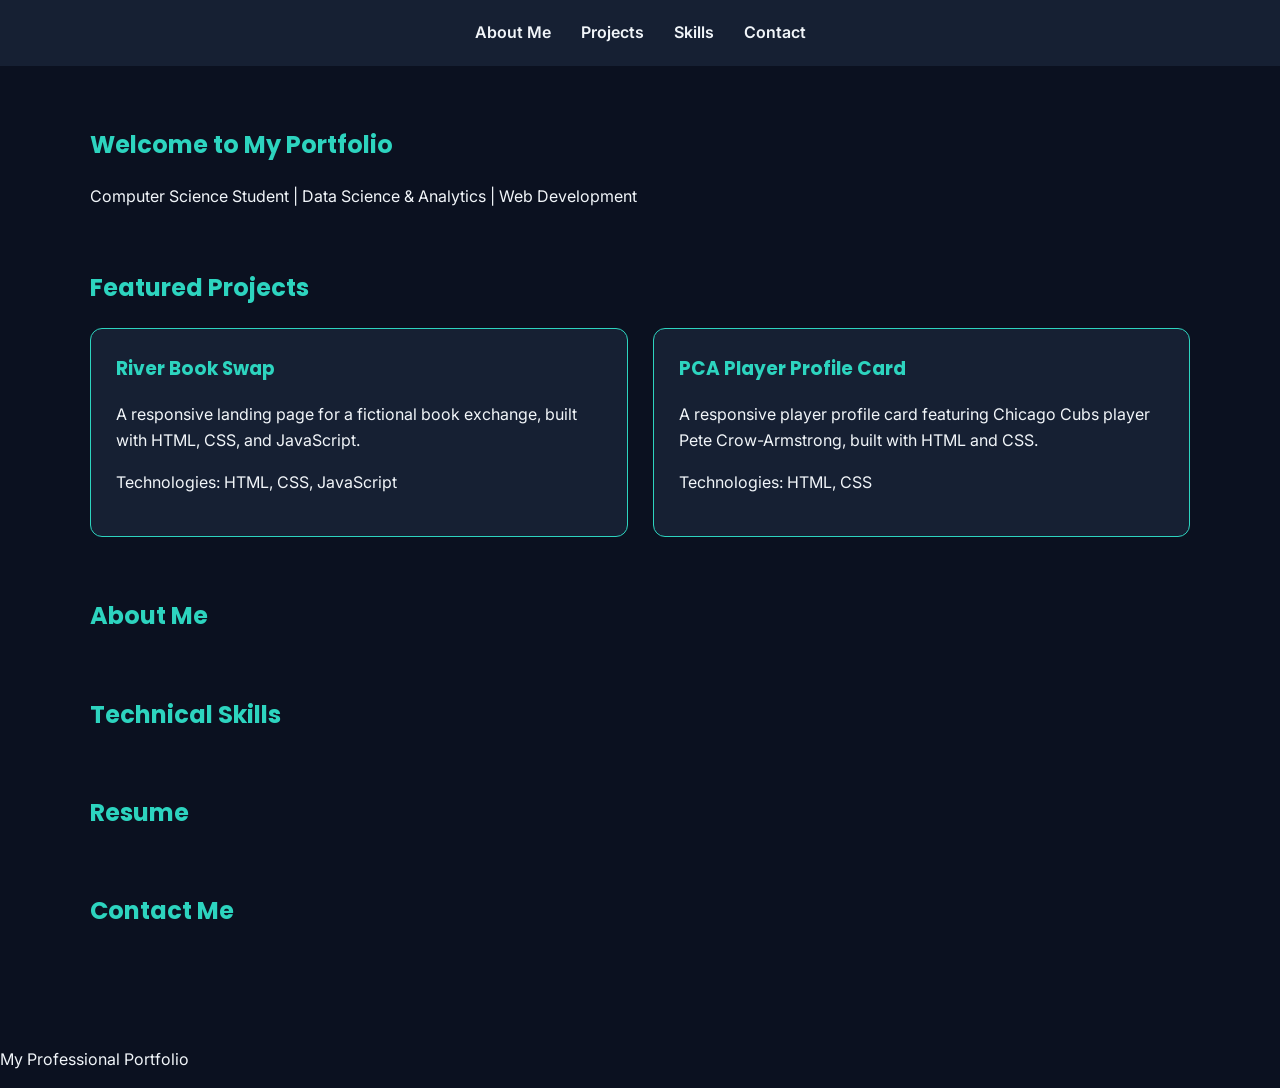
==== index.html @ 4fdb0db5 "Add Teal page styling and featured projects" ====
<!DOCTYPE html>
<html lang="en">
<head>
    <meta charset="UTF-8">
    <meta name="viewport" content="width=device-width, initial-scale=1.0">
    <meta name="description" content="A Professional Portfolio Website showcasing my skills, projects, and experience in web development.">
    <title>My Portfolio | Data Scientist and Analytics | Web Development</title>
    <link rel="stylesheet" href="styles.css">
    <script src="script.js" defer></script>
</head>
<body>
    <header>
        <nav aria-label="Main Navigation">
            <ul>
                <li><a href="#about">About Me</a></li>
                <li><a href="#projects">Projects</a></li>
                <li><a href="#skills">Skills</a></li>
                <li><a href="#contact">Contact</a></li>
            </ul>
        </nav>
    </header>
<main>
    <section id="home">
        <h1>Welcome to My Portfolio</h1>
        <p>Computer Science Student | Data Science & Analytics | Web Development</p>
    </section>

    <section id="projects">
        <h2>Featured Projects</h2>

        <div class="project-grid">
        <article class="project-card">
            <h3>River Book Swap</h3>
            <p>A responsive landing page for a fictional 
               book exchange, built with HTML, CSS, and JavaScript.
            </p>    
            <p>Technologies: HTML, CSS, JavaScript</p>
        </article>

        <article class="project-card">
            <h3>PCA Player Profile Card</h3>
            <p>A responsive player profile card featuring
               Chicago Cubs player Pete Crow-Armstrong, built with HTML and CSS.
            </p>
            <p>Technologies: HTML, CSS</p>
        </article>
        </div>
    </section>

    <section id="about">
        <h2>About Me</h2>
    </section>

    <section id="skills">
        <h2>Technical Skills</h2>
    </section>   

    <section id="resume">
        <h2>Resume</h2>
    </section>

    <section id="contact">
        <h2>Contact Me</h2>
    </section>
</main>   

<footer>
    <p>My Professional Portfolio</p>
</footer>

</body>
</html>
---- styles.css ----
@import url('https://fonts.googleapis.com/css2?family=Inter:wght@400;500;600&family=Poppins:wght@500;600;700&display=swap');
/* Cyber Teal Portfolio Theme*/

:root {
    --bg-color: #0b1120;
    --card-color: #162033;
    --accent-color: #2dd4bf;
    --text-color: #f1f5f9;
    --muted-color: #94a3b8;
}

/* General Styles */

body {
    margin: 0;
    padding: 0;
    background-color: var(--bg-color);
    color: var(--text-color);
    font-family: 'Inter', sans-serif;
    line-height: 1.6;       

}

/* Headings */
h1, h2, h3{
    font-family: 'Poppins', sans-serif;
    color: var(--accent-color);
}

/* Page Layout */
main {
    max-width: 1100px;
    margin: 0 auto;
    padding: 40px 20px ;
}

section {
    margin-bottom: 60px;
 
}

/* Navigation Styles */
header {
    background-color: var(--card-color);
    padding: 20px;
}

nav ul {
    display: flex;
    justify-content: center;
    gap: 30px;
    list-style: none;
    margin: 0;
    padding: 0;
}

nav a {
    color: var(--text-color);
    text-decoration: none;
    font-weight: 600;
}

nav a:hover 
nav a:focus-visible {
    color: var(--accent-color);
}

/* Project Cards */
.project-grid {
    display: grid;
    grid-template-columns: repeat(2, 1fr);
    gap: 25px;
}

.project-card {
    background-color: var(--card-color);
    padding: 25px;
    border-radius: 12px;
    border: 1px solid var(--accent-color);
}

.project-card h3 {
    margin-top: 0;
}

.project-card p {
    color: var(--text-color);
}
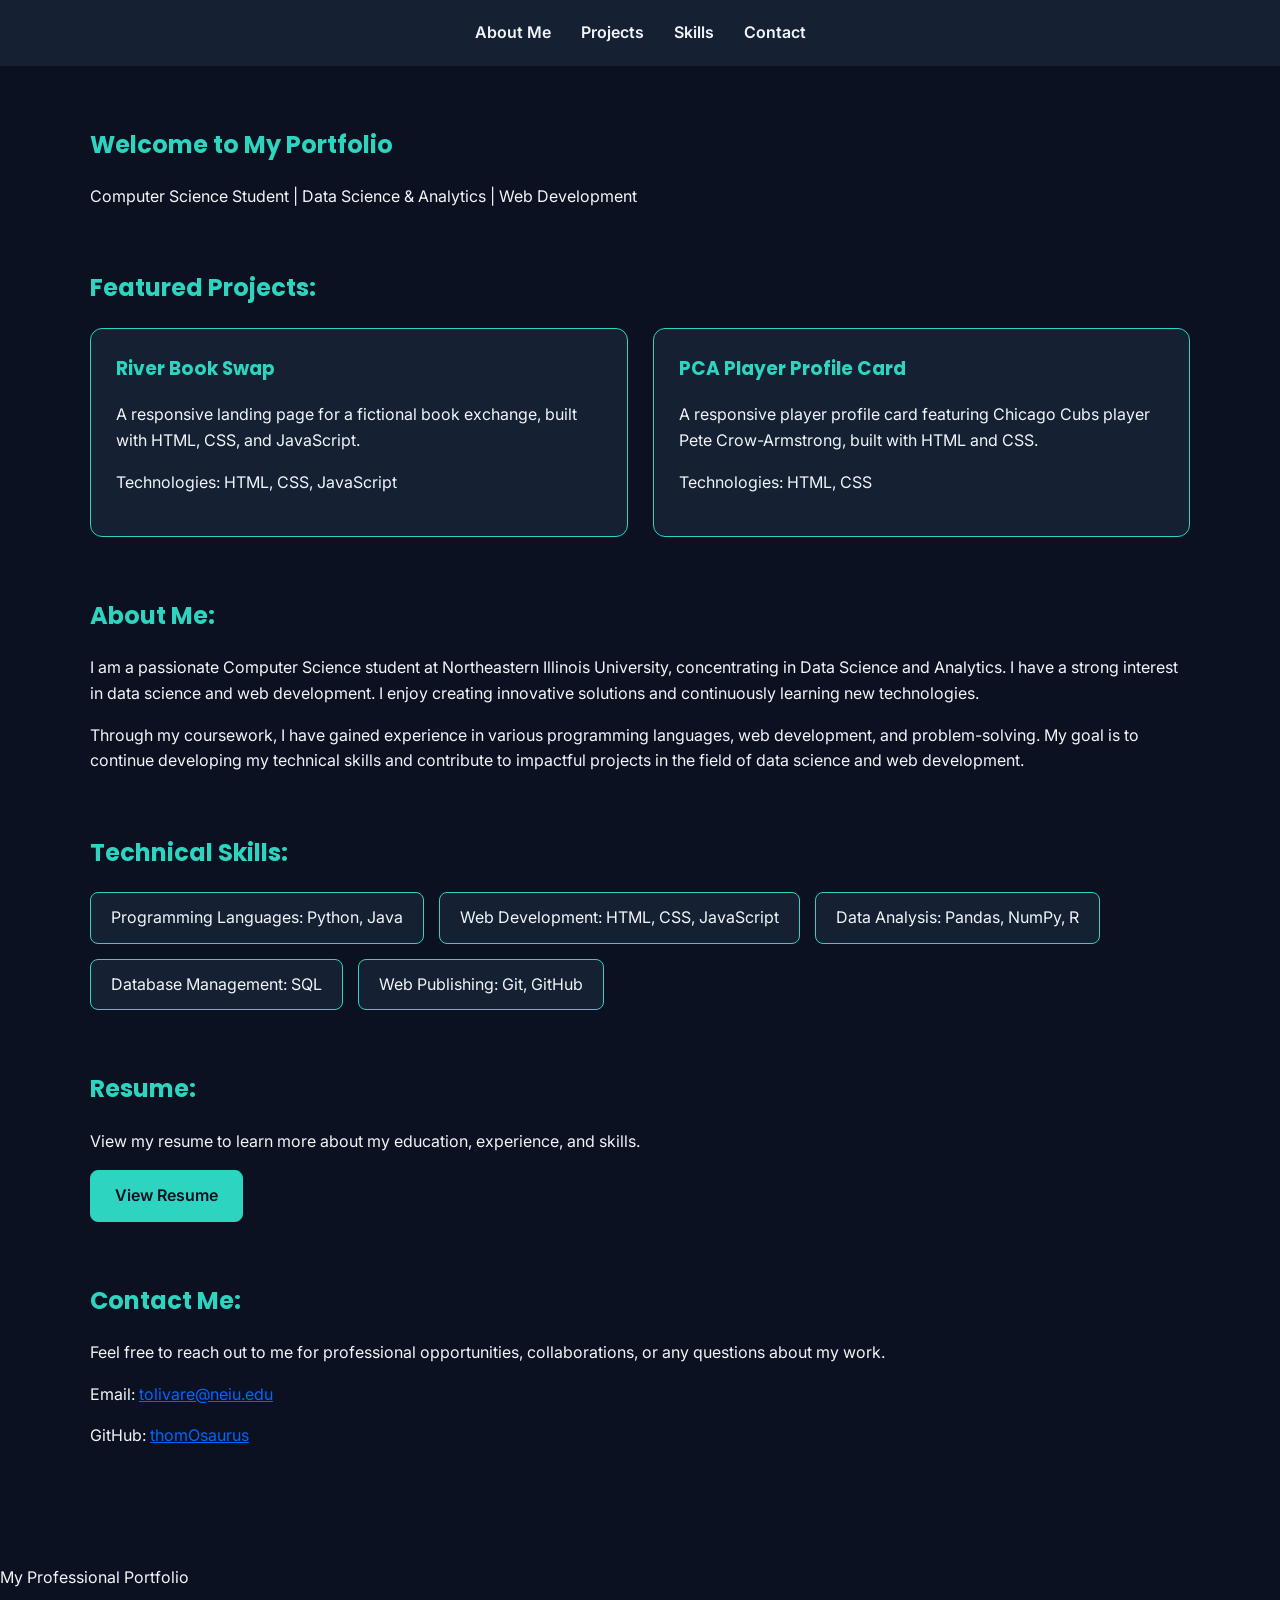
==== commit bf316d03: "Add About Me, skills, resume, and contact sections" ====
--- a/index.html
+++ b/index.html
@@ -26,7 +26,7 @@
     </section>
 
     <section id="projects">
-        <h2>Featured Projects</h2>
+        <h2>Featured Projects:</h2>
 
         <div class="project-grid">
         <article class="project-card">
@@ -48,19 +48,60 @@
     </section>
 
     <section id="about">
-        <h2>About Me</h2>
+        <h2>About Me:</h2>
+
+        <p>I am a passionate Computer Science student at Northeastern Illinois University,
+           concentrating in Data Science and Analytics. I have a strong interest in data science
+           and web development. I enjoy creating innovative solutions and continuously learning 
+           new technologies.</p>
+        <p>Through my coursework, I have gained experience in various programming languages, web 
+           development, and problem-solving. My goal is to continue developing my technical 
+           skills and contribute to impactful projects in the field of data science and web development.
+        </p>   
     </section>
 
     <section id="skills">
-        <h2>Technical Skills</h2>
+        <h2>Technical Skills:</h2>
+        <ul class="skills-list">
+            <li>Programming Languages: Python, Java</li>
+            <li>Web Development: HTML, CSS, JavaScript</li>
+            <li>Data Analysis: Pandas, NumPy, R</li>
+            <li>Database Management: SQL </li>
+            <li>Web Publishing: Git, GitHub</li>
     </section>   
 
     <section id="resume">
-        <h2>Resume</h2>
+        <h2>Resume:</h2>
+        <p>View my resume to learn more about my education, experience, and skills.
+        </p>
+        <a class="resume-btn"
+        href="Thomas_Olivares_Resume 2.pdf"
+           target="_blank"
+        rel="noopener noreferrer">
+            View Resume
+        </a>
+
     </section>
 
     <section id="contact">
-        <h2>Contact Me</h2>
+        <h2>Contact Me:</h2>
+
+        <p>Feel free to reach out to me for professional opportunities, collaborations, or any questions about my work.         
+        </p>
+
+        <p>
+            Email:
+            <a href="mailto:tolivare@neiu.edu">
+                tolivare@neiu.edu</a>
+        </p>
+
+        <p>
+            GitHub:
+            <a href="https://github.com/thomOsaurus"
+                target="_blank" rel="noopener noreferrer">
+                thomOsaurus
+            </a>
+        </p>
     </section>
 </main>   
 
--- a/styles.css
+++ b/styles.css
@@ -85,4 +85,47 @@
 
 .project-card p {
     color: var(--text-color);
+}
+
+/* Technical Skills List */
+.skills-list {
+    display: flex;
+    flex-wrap: wrap;
+    gap: 15px;
+    list-style: none;
+    padding: 0;
+}
+
+.skills-list li {
+    background-color: var(--card-color);
+    color: var(--text-color);
+    padding: 12px 20px;
+    border: 1px solid var(--accent-color);
+    border-radius: 8px;
+}   
+
+/* Resume Button */
+.resume-btn {
+    display: inline-block;
+    background-color: var(--accent-color);
+    color: var(--bg-color);
+    padding: 12px 24px;
+    text-decoration: none;
+    font-weight: 600;
+    border-radius: 8px;
+    border: 1px solid var(--accent-color);
+}
+
+.resume-btn:hover,
+.resume-btn:focus-visible {
+    background-color: var(--text-color);
+    color: var(--bg-color);
+    
+}
+
+/* Contact Form Styles */
+#contact a,
+#contact a:visited {
+    color: #0066ff;
+    text-decoration: underline;
 }
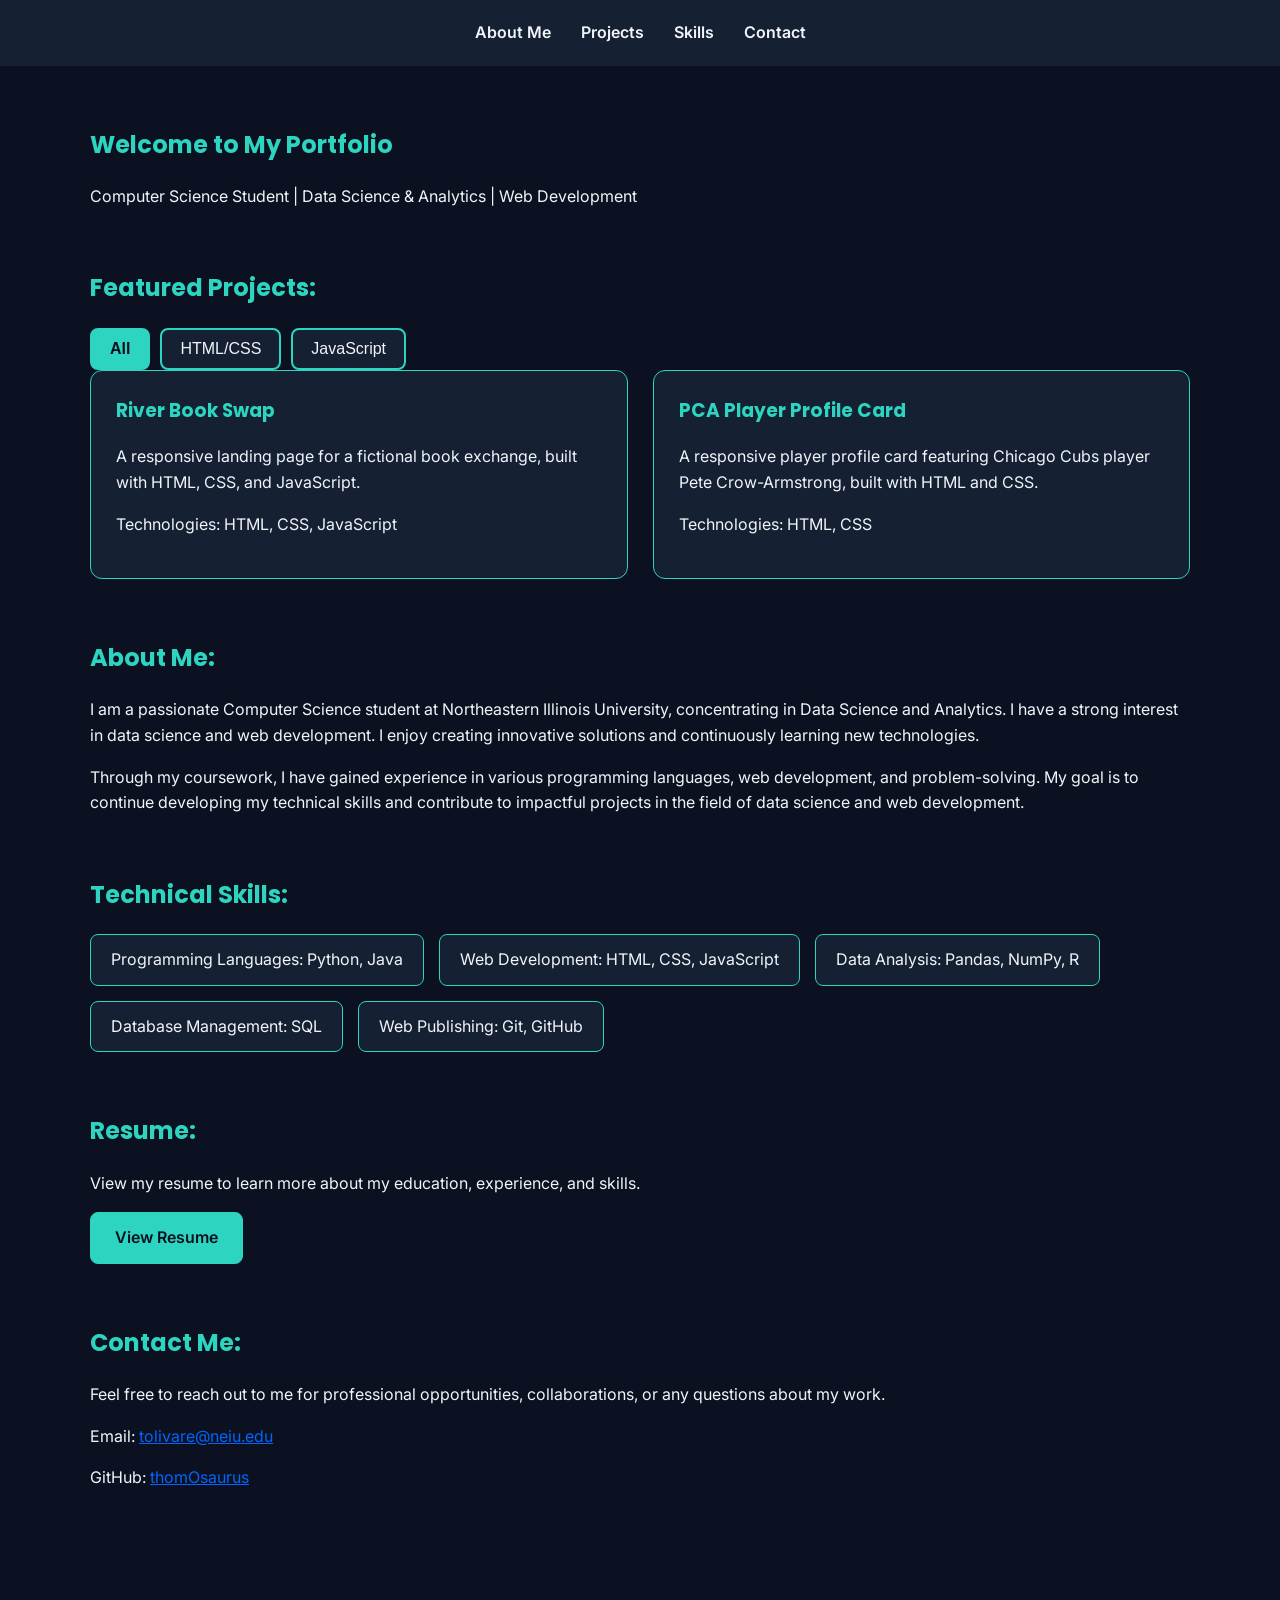
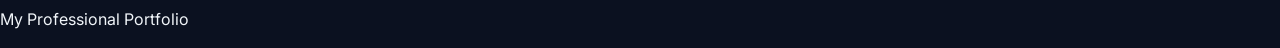
==== commit 720aadd7: "Add accessible JavaScript project filter" ====
--- a/index.html
+++ b/index.html
@@ -28,8 +28,14 @@
     <section id="projects">
         <h2>Featured Projects:</h2>
 
+        <div class="project-filters" role="group" aria-label="Project Filters">
+            <button type="button" class="filter-btn" data-filter="all" aria-pressed="true">All</button>
+            <button type="button" class="filter-btn" data-filter="html-css" aria-pressed="false">HTML/CSS</button>
+            <button type="button" class="filter-btn" data-filter="javascript" aria-pressed="false">JavaScript</button>
+        </div>
+
         <div class="project-grid">
-        <article class="project-card">
+        <article class="project-card" data-category="html-css javascript">
             <h3>River Book Swap</h3>
             <p>A responsive landing page for a fictional 
                book exchange, built with HTML, CSS, and JavaScript.
@@ -37,7 +43,7 @@
             <p>Technologies: HTML, CSS, JavaScript</p>
         </article>
 
-        <article class="project-card">
+        <article class="project-card" data-category="html-css">
             <h3>PCA Player Profile Card</h3>
             <p>A responsive player profile card featuring
                Chicago Cubs player Pete Crow-Armstrong, built with HTML and CSS.
@@ -108,6 +114,6 @@
 <footer>
     <p>My Professional Portfolio</p>
 </footer>
-
+<script src="script.js"></script>
 </body>
 </html> 
--- a/styles.css
+++ b/styles.css
@@ -128,4 +128,37 @@
 #contact a:visited {
     color: #0066ff;
     text-decoration: underline;
+}
+
+/* Project Filter Buttons */
+.project-filters {
+    display: flex;
+    flex-wrap: wrap;
+    gap: 10px;
+    margin-bottom: 20px 0;
+}
+.filter-btn {
+    background-color: var(--card-color);
+    color: var(--text-color);
+    border: 2px solid var(--accent-color);
+    border-radius: 8px;
+    padding: 10px 18px;
+    font-size: 1rem;
+    cursor: pointer;
+}
+
+.filter-btn:hover {
+    background-color: var(--accent-color);
+    color: var(--bg-color);
+}
+.filter-btn:focus-visible {
+    background-color: var(--accent-color);
+    color: var(--bg-color);
+}
+
+/* Keep the selected filter highlighted */
+.filter-btn[aria-pressed="true"] {
+    background-color: var(--accent-color);
+    color: var(--bg-color);
+    font-weight: bold;
 }
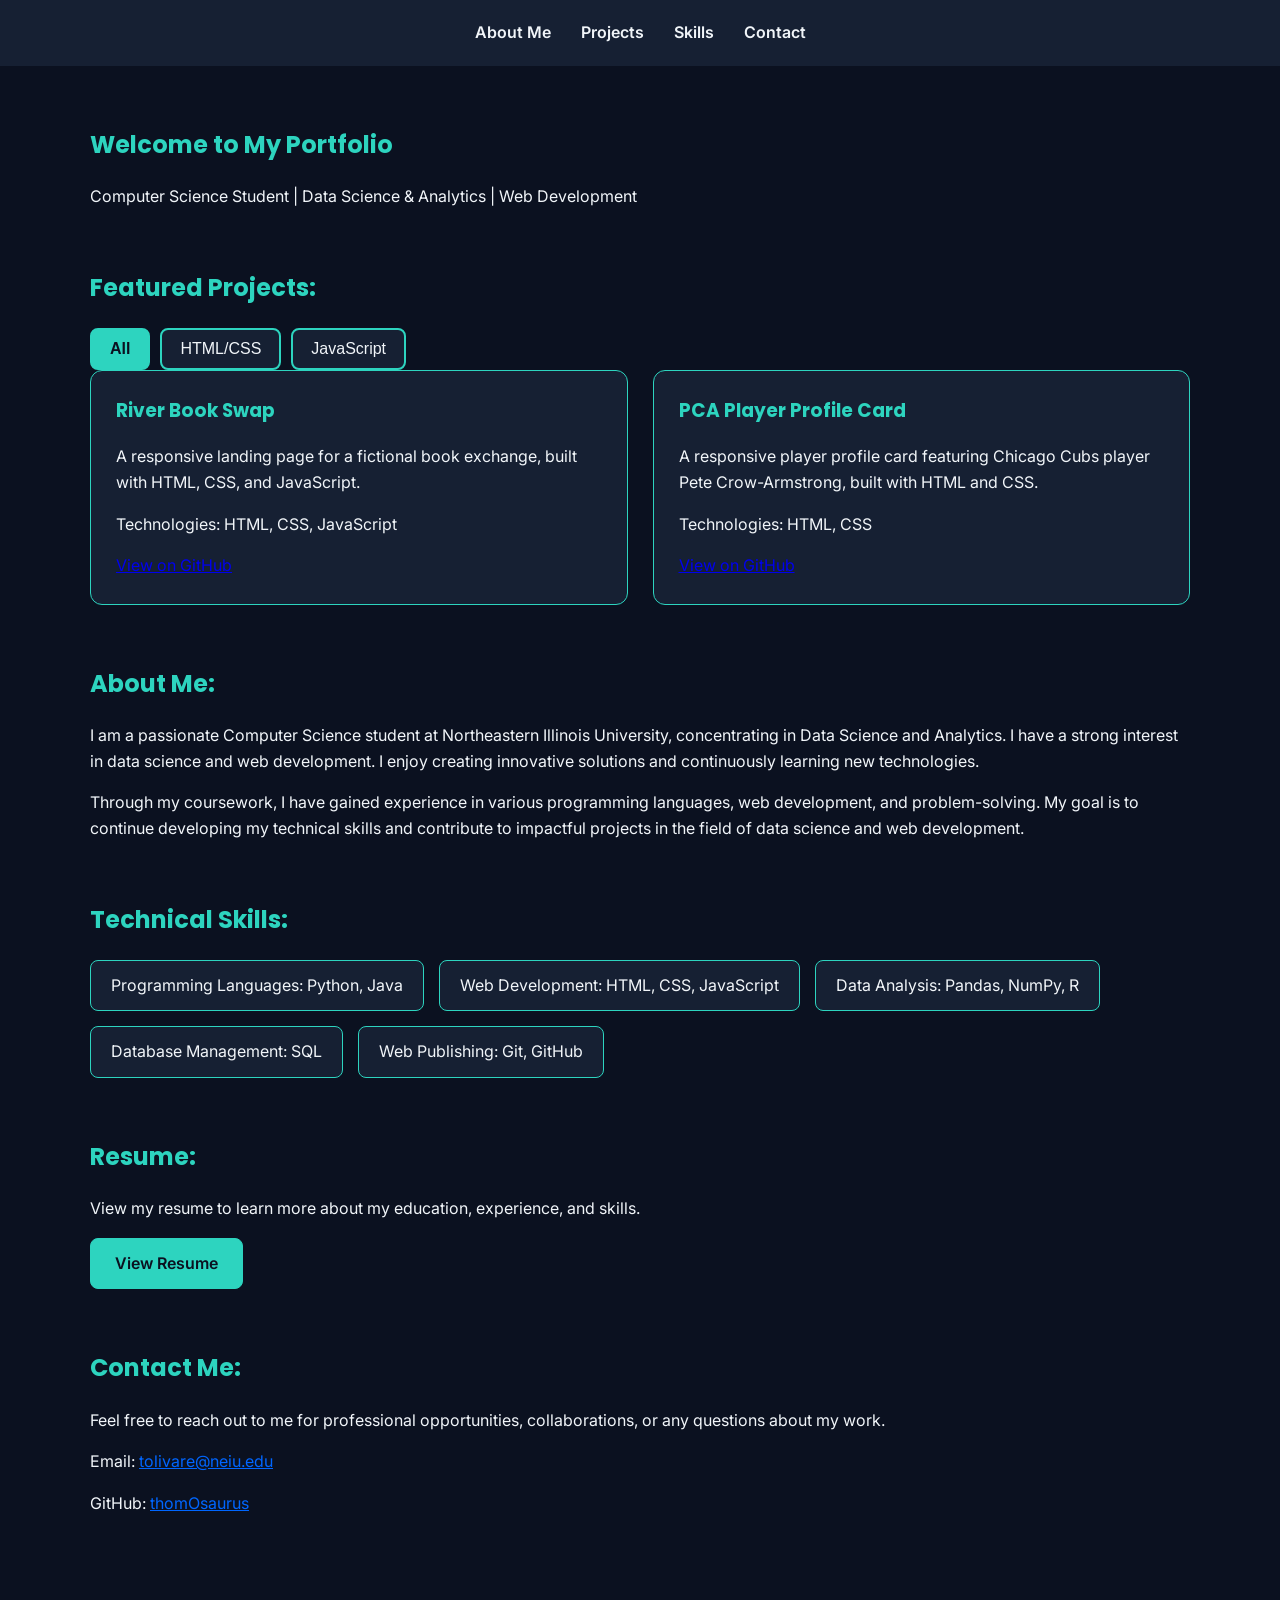
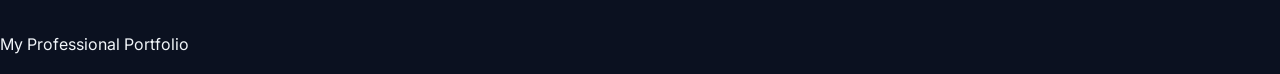
==== commit d9550f7e: "Add live project links to featured projects tabs" ====
--- a/index.html
+++ b/index.html
@@ -41,6 +41,8 @@
                book exchange, built with HTML, CSS, and JavaScript.
             </p>    
             <p>Technologies: HTML, CSS, JavaScript</p>
+          <div class="project-links">
+            <a href="https://thomOsaurus.github.io/cs300-assignment-2" target="_blank" rel="noopener noreferrer">View on GitHub</a>
         </article>
 
         <article class="project-card" data-category="html-css">
@@ -49,6 +51,9 @@
                Chicago Cubs player Pete Crow-Armstrong, built with HTML and CSS.
             </p>
             <p>Technologies: HTML, CSS</p>
+            <div class="project-links">
+                <a href="https://thomOsaurus.github.io/CS300-assignment-1" target="_blank" rel="noopener noreferrer">View on GitHub</a>
+            </div>
         </article>
         </div>
     </section>
--- a/styles.css
+++ b/styles.css
@@ -161,4 +161,29 @@
     background-color: var(--accent-color);
     color: var(--bg-color);
     font-weight: bold;
+}
+
+/* Custom 404 Error Page */
+.error-page {
+    min-height: 80vh;
+    display: flex;
+    flex-direction: column;
+    justify-content: center;
+    text-align: center;
+    padding: 40px 20px;
+    gap: 20px;
+}
+
+.error-page h1 {
+    font-size: 3rem;
+    color: var(--accent-color);
+}
+
+.error-page p {
+    max-width: 800px;
+    width: 100%;
+    font-size: 1.5rem;
+    line-height: 1.6;
+    text-align: center;
+    margin: 0 auto;
 }
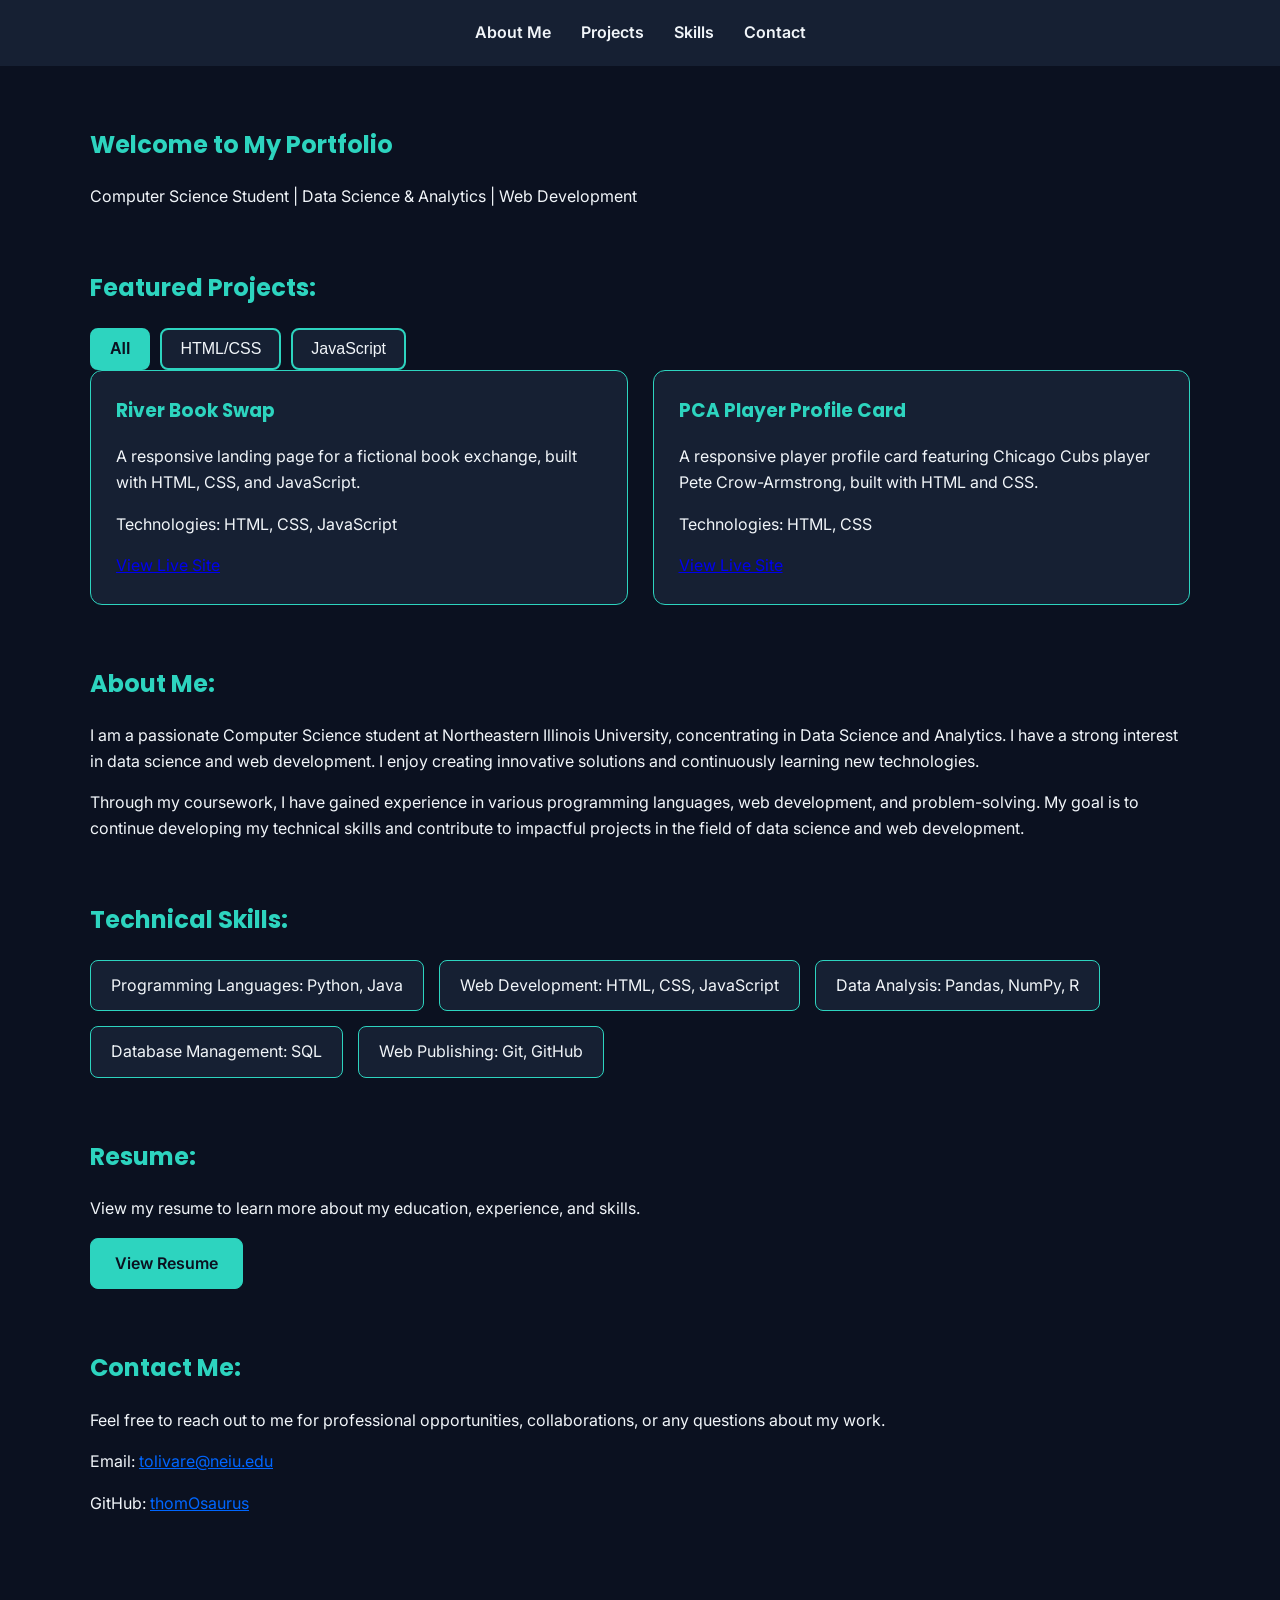
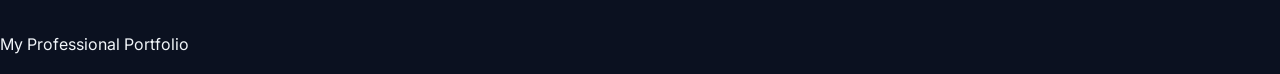
==== commit c3a8e255: "change "View on GitHub" to "View Live Site" for the live site links in the project cards." ====
--- a/index.html
+++ b/index.html
@@ -42,7 +42,7 @@
             </p>    
             <p>Technologies: HTML, CSS, JavaScript</p>
           <div class="project-links">
-            <a href="https://thomOsaurus.github.io/cs300-assignment-2" target="_blank" rel="noopener noreferrer">View on GitHub</a>
+            <a href="https://thomOsaurus.github.io/cs300-assignment-2" target="_blank" rel="noopener noreferrer">View Live Site</a>
         </article>
 
         <article class="project-card" data-category="html-css">
@@ -52,7 +52,7 @@
             </p>
             <p>Technologies: HTML, CSS</p>
             <div class="project-links">
-                <a href="https://thomOsaurus.github.io/CS300-assignment-1" target="_blank" rel="noopener noreferrer">View on GitHub</a>
+                <a href="https://thomOsaurus.github.io/CS300-assignment-1" target="_blank" rel="noopener noreferrer">View Live Site</a>
             </div>
         </article>
         </div>
--- a/styles.css
+++ b/styles.css
@@ -186,4 +186,14 @@
     line-height: 1.6;
     text-align: center;
     margin: 0 auto;
+}
+
+/* Mobile Responsive Layout */
+@media (max-width: 768px) {
+    .project-grid {
+        grid-template-columns: 1fr;
+    }
+
+    
+    
 }
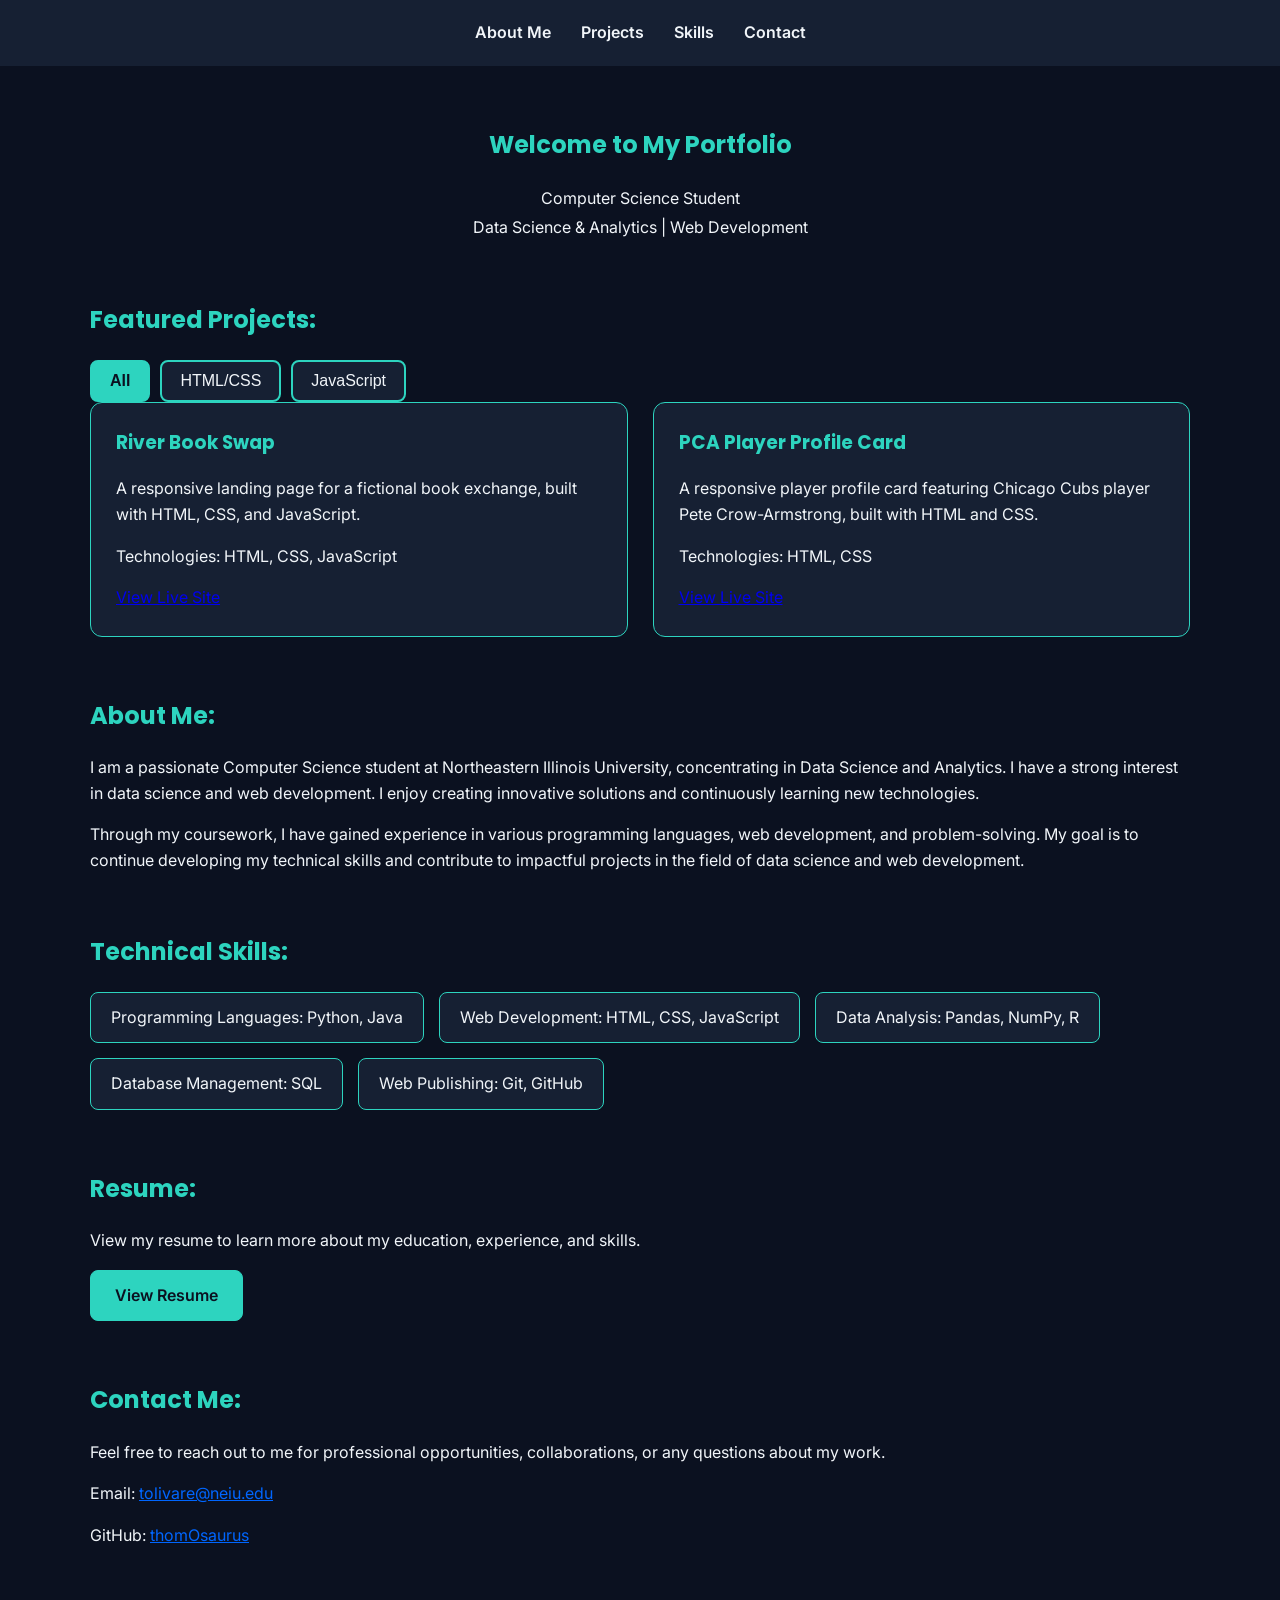
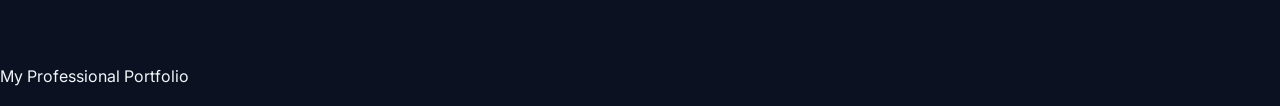
==== commit ce687cee: "improvement 1" ====
--- a/index.html
+++ b/index.html
@@ -22,7 +22,10 @@
 <main>
     <section id="home">
         <h1>Welcome to My Portfolio</h1>
-        <p>Computer Science Student | Data Science & Analytics | Web Development</p>
+        <p class="hero-subtitle">
+          Computer Science Student<br>
+            Data Science & Analytics | Web Development
+        </p>
     </section>
 
     <section id="projects">
@@ -43,6 +46,7 @@
             <p>Technologies: HTML, CSS, JavaScript</p>
           <div class="project-links">
             <a href="https://thomOsaurus.github.io/cs300-assignment-2" target="_blank" rel="noopener noreferrer">View Live Site</a>
+          </div>
         </article>
 
         <article class="project-card" data-category="html-css">
@@ -79,6 +83,7 @@
             <li>Data Analysis: Pandas, NumPy, R</li>
             <li>Database Management: SQL </li>
             <li>Web Publishing: Git, GitHub</li>
+        </ul>    
     </section>   
 
     <section id="resume">
@@ -86,7 +91,7 @@
         <p>View my resume to learn more about my education, experience, and skills.
         </p>
         <a class="resume-btn"
-        href="Thomas_Olivares_Resume 2.pdf"
+        href="Thomas_Olivares_Resume_2.pdf"
            target="_blank"
         rel="noopener noreferrer">
             View Resume
@@ -119,6 +124,5 @@
 <footer>
     <p>My Professional Portfolio</p>
 </footer>
-<script src="script.js"></script>
 </body>
 </html> 
--- a/styles.css
+++ b/styles.css
@@ -196,4 +196,15 @@
 
     
     
-}+}
+
+/* Improvement 1 */
+
+h1 {
+    text-align: center;
+}
+
+.hero-subtitle {
+    text-align: center;
+    line-height: 1.8;
+}           
